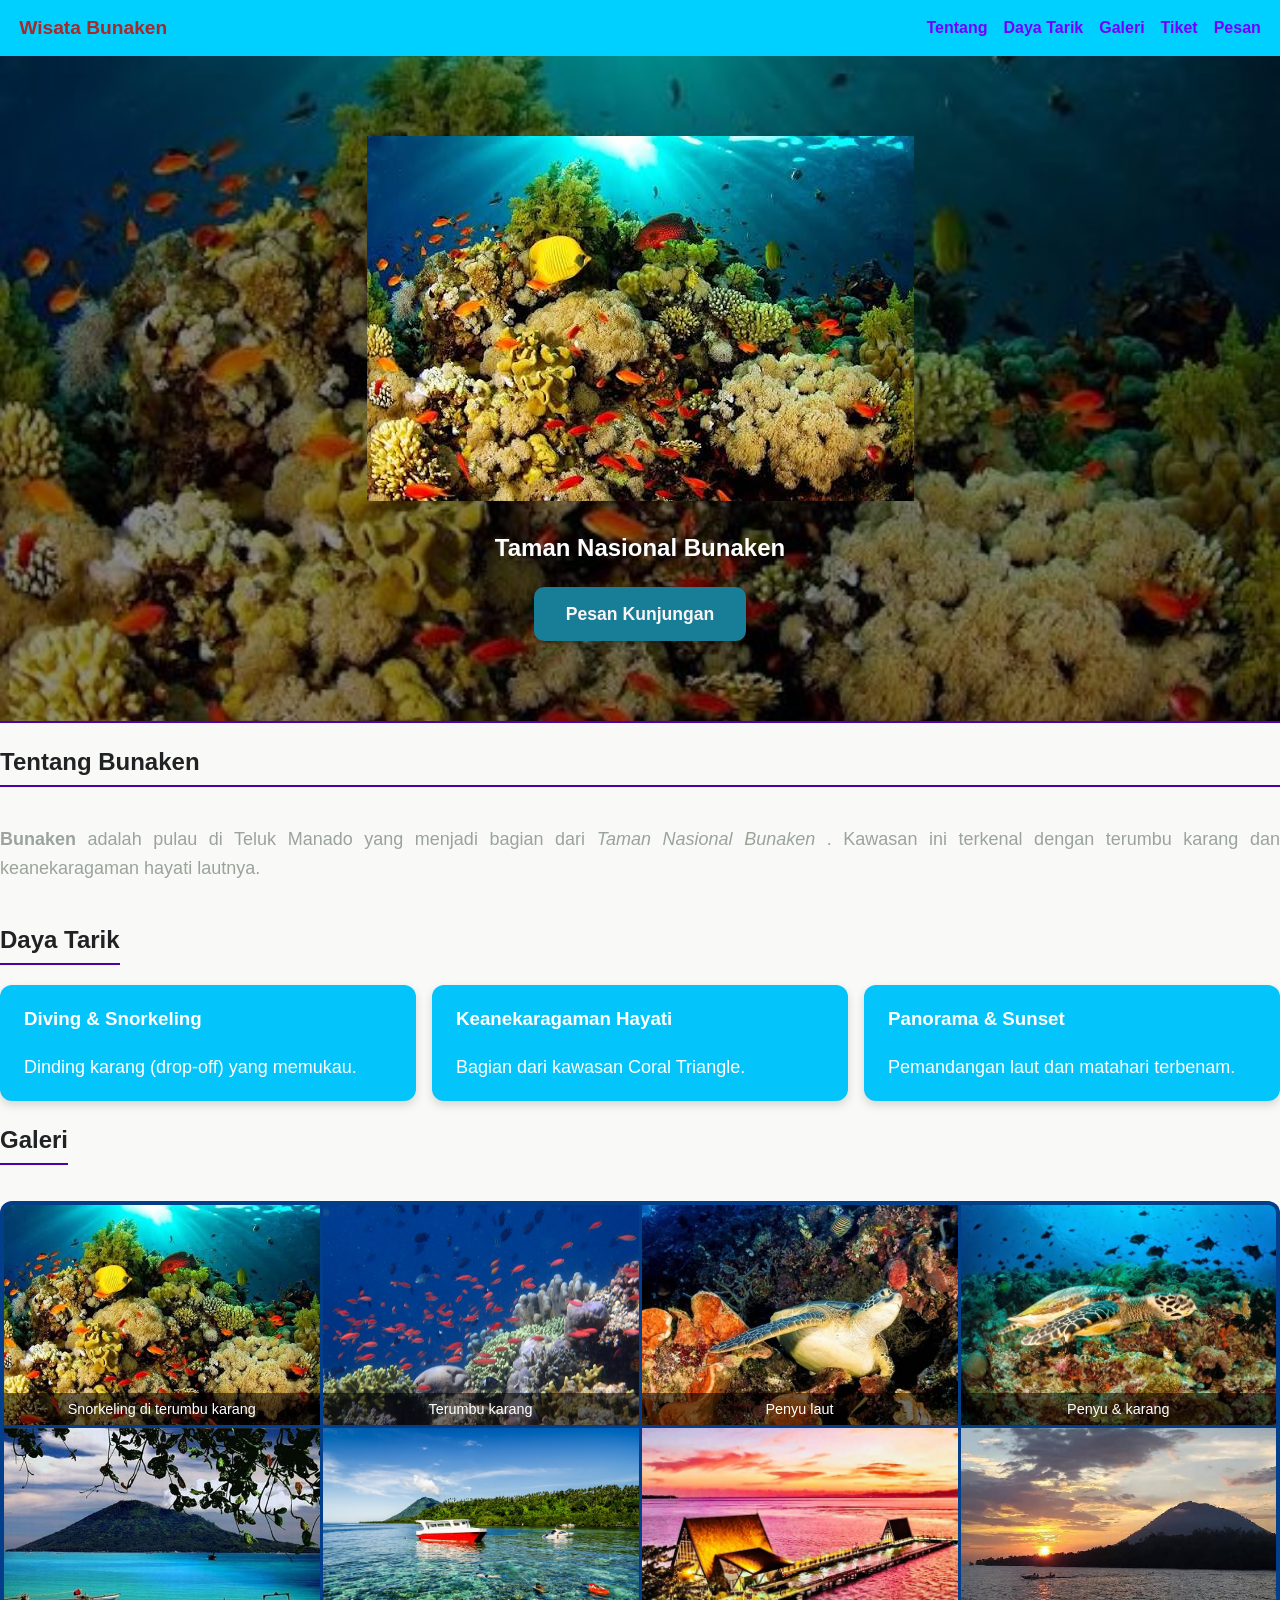
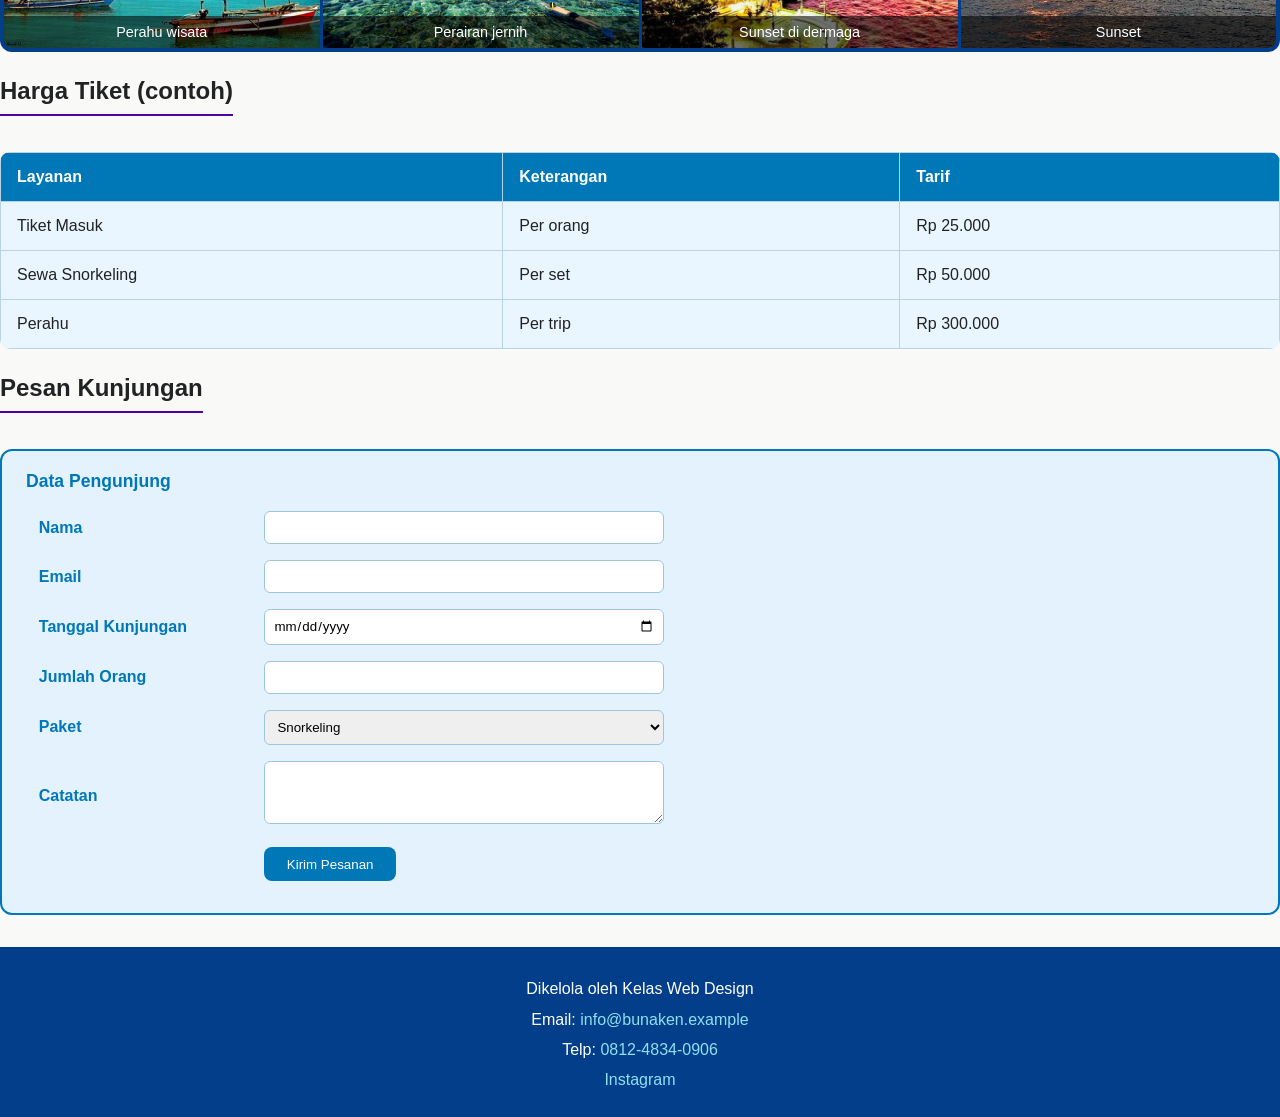
==== index.html @ 2dbe6707 "Rename Index.html to index.html" ====
<!doctype html>
<html lang="id">
  <head>
    <meta charset="UTF-8" />
    <meta name="viewport" content="width=device-width, initial-scale=1.0" />
    <meta name="description" content="Profil wisata Taman Nasional Bunaken." />
    <link rel="stylesheet" href="style1.css" />
    <title>Wisata Bunaken - Surga Bawah Laut Sulut</title>
  </head>
  <body>
    <!-- ===== HEADER & NAVIGASI ===== -->
    <header class="site-header">
      <div class="brand">Wisata Bunaken</div>
      <nav class="site-nav">
        <ul>
          <li><a href="Tentang.html">Tentang</a></li>
          <li><a href="DayaTarik.html">Daya Tarik</a></li>
          <li><a href="Galeri.html">Galeri</a></li>
          <li><a href="Tiket.html">Tiket</a></li>
          <li><a href="Pesan.html">Pesan</a></li>
        </ul>
      </nav>
    </header>

    <!-- ===== SAMPUL ===== -->
    <section class="sampul">
      <img src="img/bunaken.jpg" alt="Panorama bawah laut Bunaken" />
      <div class="hero-teks">
        <h1>Taman Nasional Bunaken</h1>
        <a class="btn" href="Pesan.html">Pesan Kunjungan</a>
      </div>
    </section>

    <main>
      <!-- ===== TENTANG ===== -->
      <section id="tentang">
        <h2>Tentang Bunaken</h2>
        <p><strong>Bunaken</strong> adalah pulau di Teluk Manado yang menjadi bagian dari <em>Taman Nasional Bunaken </em>. Kawasan ini terkenal dengan terumbu karang dan keanekaragaman hayati lautnya.</p>
      </section>

      <!-- ===== DAYA TARIK (KARTU) ===== -->
      <section id="daya-tarik">
        <h2>Daya Tarik</h2>
        <div class="grid">
          <article class="card biru">
            <h3>Diving &amp; Snorkeling</h3>
            <p>Dinding karang (drop-off) yang memukau.</p>
          </article>
          <article class="card hijau">
            <h3>Keanekaragaman Hayati</h3>
            <p>Bagian dari kawasan Coral Triangle.</p>
          </article>
          <article class="card oranye">
            <h3>Panorama &amp; Sunset</h3>
            <p>Pemandangan laut dan matahari terbenam.</p>
          </article>
        </div>
      </section>

      <!-- ===== GALERI ===== -->
    <section id="galeri">
      <h2>Galeri</h2>
      <table class="tabel-galeri">
        <tr>
          <td>
            <img src="img/bunaken.jpg" alt="Snorkeling di terumbu karang Bunaken" />
            <span class="label-foto">Snorkeling di terumbu karang</span>
          </td>
          <td>
            <img src="img/karang2.jpg" alt="Terumbu karang berwarna-warni" />
            <span class="label-foto">Terumbu karang</span>
          </td>
          <td>
            <img src="img/penyu1.jpg" alt="Penyu laut" />
            <span class="label-foto">Penyu laut</span>
          </td>
          <td>
            <img src="img/penyu2.jpg" alt="Penyu di antara karang" />
            <span class="label-foto">Penyu &amp; karang</span>
          </td>
        </tr>
        <tr>
          <td>
            <img src="img/perahu1.jpg" alt="Perahu wisata di tepi pantai" />
            <span class="label-foto">Perahu wisata</span>
          </td>
          <td>
            <img src="img/perahu2.jpg" alt="Perahu di perairan jernih" />
            <span class="label-foto">Perairan jernih</span>
          </td>
          <td>
            <img src="img/matahari1.jpg" alt="Matahari terbenam di dermaga" />
            <span class="label-foto">Sunset di dermaga</span>
          </td>
          <td>
            <img src="img/matahari2.jpg" alt="Matahari terbenam di laut" />
            <span class="label-foto">Sunset</span>
          </td>
        </tr>
      </table>
    </section>
    
      <!-- ===== TABEL HARGA TIKET ===== -->
      <section id="tiket">
        <h2>Harga Tiket (contoh)</h2>
        <table>
          <thead>
            <tr>
              <th>Layanan</th>
              <th>Keterangan</th>
              <th>Tarif</th>
            </tr>
          </thead>
          <tbody>
            <tr>
              <td>Tiket Masuk</td>
              <td>Per orang</td>
              <td>Rp 25.000</td>
            </tr>
            <tr>
              <td>Sewa Snorkeling</td>
              <td>Per set</td>
              <td>Rp 50.000</td>
            </tr>
            <tr>
              <td>Perahu</td>
              <td>Per trip</td>
              <td>Rp 300.000</td>
            </tr>
          </tbody>
        </table>
      </section>

      <!-- ===== FORMULIR PEMESANAN ===== -->
      <section id="pesan">
      <h2>Pesan Kunjungan</h2>
      <form action="#" method="post">
        <div class="form-tabel">
          <h3 class="form-judul">Data Pengunjung</h3>

          <table class="tabel-form">
            <tr>
              <td><label for="nama">Nama</label></td>
              <td><input type="text" id="nama" name="nama" required /></td>
            </tr>
            <tr>
              <td><label for="email">Email</label></td>
              <td><input type="email" id="email" name="email" required /></td>
            </tr>
            <tr>
              <td><label for="tgl">Tanggal Kunjungan</label></td>
              <td><input type="date" id="tgl" name="tgl" /></td>
            </tr>
            <tr>
              <td><label for="jml">Jumlah Orang</label></td>
              <td><input type="number" id="jml" name="jml" min="1" max="20" /></td>
            </tr>
            <tr>
              <td><label for="paket">Paket</label></td>
              <td>
                <select id="paket" name="paket">
                  <option>Snorkeling</option>
                  <option>Diving</option>
                  <option>Island Tour</option>
                </select>
              </td>
            </tr>
            <tr>
              <td><label for="catatan">Catatan</label></td>
              <td><textarea id="catatan" name="catatan" rows="3"></textarea></td>
            </tr>
            <tr>
              <td></td>
              <td><button type="submit">Kirim Pesanan</button></td>
            </tr>
          </table>
        </div>
      </form>
    </section>

    <!-- ===== FOOTER ===== -->
    <footer class="site-footer">
      <p>Dikelola oleh Kelas Web Design</p>
      <p>Email: <a href="mailto:info@bunaken.example">info@bunaken.example</a></p>
      <p>Telp: <a href="tel:+62431000000">0812-4834-0906</a></p>
      <a href="https://instagram.com" target="_blank" rel="noopener">Instagram</a>
    </footer>
  </body>
</html>
---- style1.css ----
body{ 
    background-color: rgba(226, 227, 217, 0.188);
    margin: 0;
    font-family: Arial, Helvetica, sans-serif;
    color: #212223;
    line-height: 1.6;
}
    .card{
    background: var(--warna, #ffffff); /* warna default */
    padding: 1.2rem 1.5rem;
    border-radius: 12px;
    box-shadow: 0 4px 10px rgba(0, 0, 0, 0.15);
    transition: transform 0.3s ease;
}

.card:hover{
    transform: translateY(-5px);
}

.card h3{
    margin-top: 0;
    color: #ffffff;
}

.card p{
    color: #ffffff; 
    margin-bottom: 0;
}
.biru   { --warna: #04c5fb; }
.hijau  { --warna: #04c5fb; }
.oranye { --warna: #04c5fb; }

:root{
    --tabel-latar: #eaf6ff;      
    --tabel-label: #0077b6;       
    --tabel-teks-label: #ffffff;  

    --form-latar: #e3f2fd;        
    --form-label: #0077b6;       

    --footer-latar: #023e8a;
    --footer-teks: #ffffff;
}

.site-header{
    display: flex;
    justify-content: space-between;
    align-items: center;
    background:#00d0ff;
    padding:0.8rem 1.2rem;
    position: sticky;
    top: 0;
    z-index: 1000;
}

.brand{
    color:brown;
    font-weight: 700;
    font-size: 1.2em;
}

.site-nav ul{
    display:flex;
    gap: 1rem;
    list-style: none;
    margin: 0;
    padding: 0;
}

.site-nav a{
    color: #7300ff;
    text-decoration: none;
    font-weight: 700;
}

.site-nav a:hover{
    color: #000000;
    text-decoration: underline;
}

.sampul {
    position: relative;
    text-align: center;
    color: white;
    padding: 5rem 1rem;
    background: linear-gradient(rgba(0, 0, 0, 0.45),rgba(0, 0, 0, 0.45)),url('img/bunaken.jpg') center/cover no-repeat;
}  
p{
    text-align: justify;
    color: rgb(154, 164, 154);
    font-size: 18px;
}
.penting {
    color: rgb(78, 144, 78);
}
.merah {
    color: rgb(139, 0, 0);
}
#judul{
    text-align: center;
    color: rgb(105, 105, 161);
    font-size: 30px;
}

.btn{
    display: inline-block;
    background-color: rgb(24, 125, 150);
    color: #f8f5f5;
    padding: 0.8rem 2rem;        /* atas-bawah 0.8rem, kiri-kanan 2rem */
    font-size: 1.1rem;
    font-weight: 700;
    text-decoration: none;
    border-radius: 10px;
    box-shadow: 0 4px 10px rgba(0, 0, 0, 0.3);
    transition: background-color 0.3s ease, transform 0.3s ease;
}

.btn:hover{
    background-color: #00d0ff;
    transform: translateY(-3px);
}

h2 {
    border-bottom: 2px solid #4c02a5;
    display: inline-block;
    padding-bottom: 4px;
}

#tentang{
    border-top: 2px solid #4c02a5;  
    display: flex;
    flex-direction: column;
}

.grid{
    display: grid;
    grid-template-columns: repeat(auto-fit, minmax(250px, 1fr));
    gap: 1rem;
}

.card h3{
    margin-top: 0;
}

.galeri img{
    width: 100%;
    height: 200px;
    object-fit: cover;
    border-radius: 10px;
}

.galeri figure{
    margin: 0;
}

.galeri figcaption{
    color: #161515;
    font-size: 0.9rem;
    margin-top: 0.5rem;
    /* padding: 0.5rem 0; */
}

table{
    width: 100%;
    border-collapse: collapse;
    margin-top: 1rem;
    background: var(--tabel-latar);
    border-radius: 10px;
    overflow: hidden;
}

th, td{
    border: 1px solid #b6d4e6;
    padding: 0.7rem 1rem;
    text-align: left;
}

thead th{
    background: var(--tabel-label);
    color: var(--tabel-teks-label);
}

tbody tr:hover{
    background: rgba(0, 119, 182, 0.12);
}

.form-tabel{
    background: var(--form-latar);
    border: 2px solid var(--form-label);  
    border-radius: 12px;
    padding: 1rem 1.5rem 1.5rem;
    margin-top: 1rem;
}

.form-judul{
    margin: 0 0 0.5rem;
    color: var(--form-label);
    font-size: 1.1rem;
}

.tabel-form{
    background: transparent;   
    border-radius: 0;
    margin-top: 0;
}

.tabel-form td{
    border: none;              
    padding: 0.5rem 0.8rem;
}

.tabel-form td:first-child{
    width: 200px;
}

.tabel-form label{
    font-weight: 700;
    color: var(--form-label);
}

.tabel-form input,
.tabel-form select,
.tabel-form textarea{
    width: 100%;
    max-width: 400px;
    padding: 0.5rem;
    border: 1px solid #9ec5dd;
    border-radius: 6px;
    box-sizing: border-box;
    font-family: inherit;
}

.tabel-form button{
    background: var(--form-label);
    color: #ffffff;
    border: none;
    padding: 0.6rem 1.4rem;
    border-radius: 8px;
    cursor: pointer;
}

.tabel-form button:hover{
    background: #023e8a;
}

.site-footer{
    background: var(--footer-latar);
    color: var(--footer-teks);
    text-align: center;
    padding: 1.5rem 1rem;
    margin-top: 2rem;
}

.site-footer p{
    color: var(--footer-teks);   
    text-align: center;
    margin: 0.3rem 0;
    font-size: 16px;
}

.site-footer a{
    color: #90e0ef;
    text-decoration: none;
}

.site-footer a:hover{
    text-decoration: underline;
}

.tabel-galeri{
    width: 100%;
    table-layout: fixed;             
    border-collapse: collapse;
    margin-top: 1rem;
    background: #023e8a;              
    border: 4px solid #023e8a;        
    border-radius: 12px;
    overflow: hidden;
}

.tabel-galeri td{
    position: relative;
    padding: 0;                       
    border: 3px solid #023e8a;        
    line-height: 0;    
}               

.tabel-galeri img{
    display: block;
    width: 100%;
    height: 220px;
    object-fit: cover;               
    transition: transform 0.4s ease;
}

.tabel-galeri td:hover img{
    transform: scale(1.05);
}

.tabel-galeri td{
    overflow: hidden;                 
}

.label-foto{
    position: absolute;
    left: 0;
    right: 0;
    bottom: 0;
    padding: 0.4rem 0.6rem;
    background: rgba(0, 0, 0, 0.55);
    color: #ffffff;
    font-size: 0.9rem;
    line-height: 1.3;
    text-align: center;
}
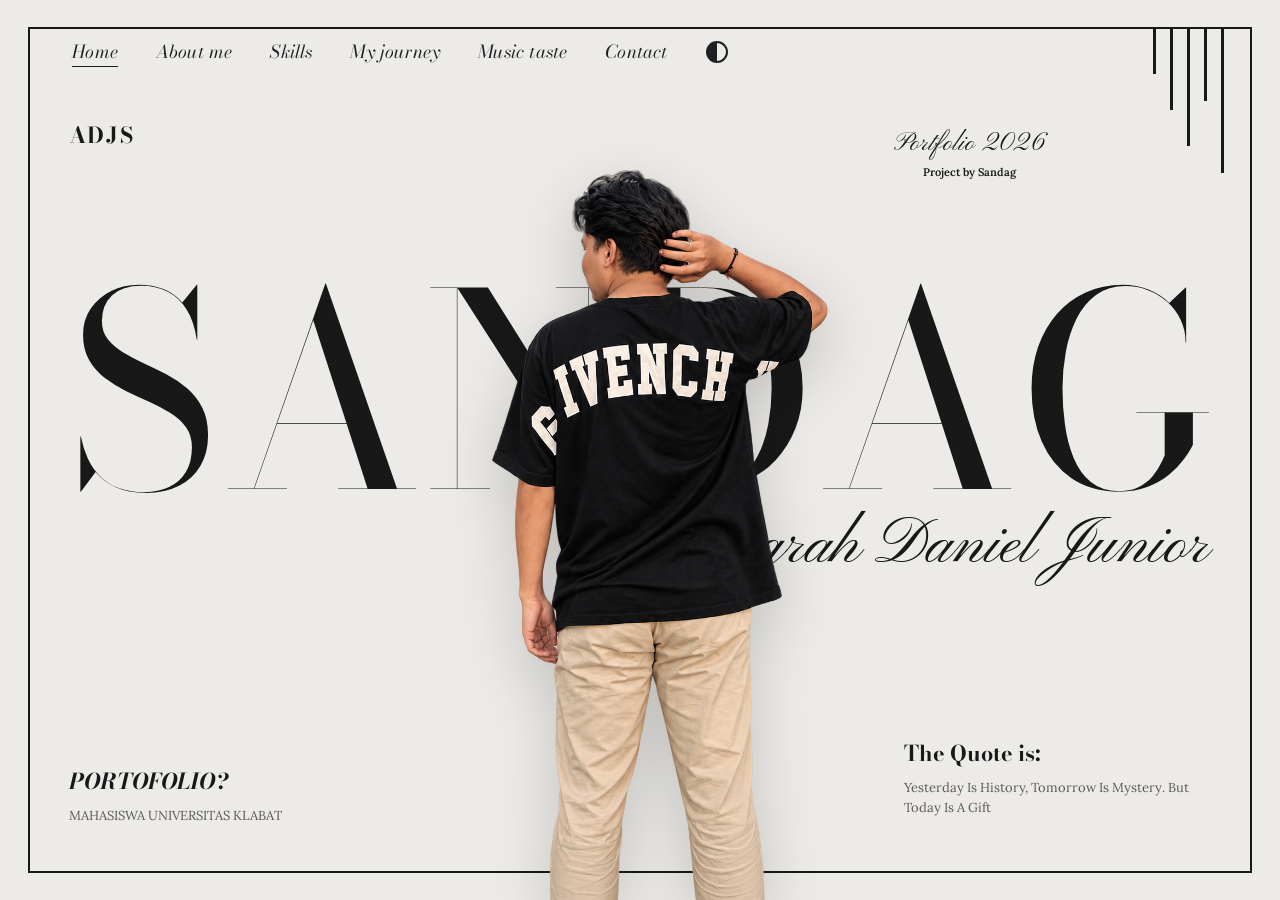
==== commit 0ca701ae: "Add files via upload" ====
--- a/index.html
+++ b/index.html
@@ -1,189 +1,269 @@
-<!doctype html>
-<html lang="id">
-  <head>
-    <meta charset="UTF-8" />
-    <meta name="viewport" content="width=device-width, initial-scale=1.0" />
-    <meta name="description" content="Profil wisata Taman Nasional Bunaken." />
-    <link rel="stylesheet" href="style1.css" />
-    <title>Wisata Bunaken - Surga Bawah Laut Sulut</title>
-  </head>
-  <body>
-    <!-- ===== HEADER & NAVIGASI ===== -->
-    <header class="site-header">
-      <div class="brand">Wisata Bunaken</div>
-      <nav class="site-nav">
-        <ul>
-          <li><a href="Tentang.html">Tentang</a></li>
-          <li><a href="DayaTarik.html">Daya Tarik</a></li>
-          <li><a href="Galeri.html">Galeri</a></li>
-          <li><a href="Tiket.html">Tiket</a></li>
-          <li><a href="Pesan.html">Pesan</a></li>
-        </ul>
-      </nav>
-    </header>
-
-    <!-- ===== SAMPUL ===== -->
-    <section class="sampul">
-      <img src="img/bunaken.jpg" alt="Panorama bawah laut Bunaken" />
-      <div class="hero-teks">
-        <h1>Taman Nasional Bunaken</h1>
-        <a class="btn" href="Pesan.html">Pesan Kunjungan</a>
-      </div>
-    </section>
-
-    <main>
-      <!-- ===== TENTANG ===== -->
-      <section id="tentang">
-        <h2>Tentang Bunaken</h2>
-        <p><strong>Bunaken</strong> adalah pulau di Teluk Manado yang menjadi bagian dari <em>Taman Nasional Bunaken </em>. Kawasan ini terkenal dengan terumbu karang dan keanekaragaman hayati lautnya.</p>
-      </section>
-
-      <!-- ===== DAYA TARIK (KARTU) ===== -->
-      <section id="daya-tarik">
-        <h2>Daya Tarik</h2>
-        <div class="grid">
-          <article class="card biru">
-            <h3>Diving &amp; Snorkeling</h3>
-            <p>Dinding karang (drop-off) yang memukau.</p>
-          </article>
-          <article class="card hijau">
-            <h3>Keanekaragaman Hayati</h3>
-            <p>Bagian dari kawasan Coral Triangle.</p>
-          </article>
-          <article class="card oranye">
-            <h3>Panorama &amp; Sunset</h3>
-            <p>Pemandangan laut dan matahari terbenam.</p>
-          </article>
-        </div>
-      </section>
-
-      <!-- ===== GALERI ===== -->
-    <section id="galeri">
-      <h2>Galeri</h2>
-      <table class="tabel-galeri">
-        <tr>
-          <td>
-            <img src="img/bunaken.jpg" alt="Snorkeling di terumbu karang Bunaken" />
-            <span class="label-foto">Snorkeling di terumbu karang</span>
-          </td>
-          <td>
-            <img src="img/karang2.jpg" alt="Terumbu karang berwarna-warni" />
-            <span class="label-foto">Terumbu karang</span>
-          </td>
-          <td>
-            <img src="img/penyu1.jpg" alt="Penyu laut" />
-            <span class="label-foto">Penyu laut</span>
-          </td>
-          <td>
-            <img src="img/penyu2.jpg" alt="Penyu di antara karang" />
-            <span class="label-foto">Penyu &amp; karang</span>
-          </td>
-        </tr>
-        <tr>
-          <td>
-            <img src="img/perahu1.jpg" alt="Perahu wisata di tepi pantai" />
-            <span class="label-foto">Perahu wisata</span>
-          </td>
-          <td>
-            <img src="img/perahu2.jpg" alt="Perahu di perairan jernih" />
-            <span class="label-foto">Perairan jernih</span>
-          </td>
-          <td>
-            <img src="img/matahari1.jpg" alt="Matahari terbenam di dermaga" />
-            <span class="label-foto">Sunset di dermaga</span>
-          </td>
-          <td>
-            <img src="img/matahari2.jpg" alt="Matahari terbenam di laut" />
-            <span class="label-foto">Sunset</span>
-          </td>
-        </tr>
-      </table>
-    </section>
-    
-      <!-- ===== TABEL HARGA TIKET ===== -->
-      <section id="tiket">
-        <h2>Harga Tiket (contoh)</h2>
-        <table>
-          <thead>
-            <tr>
-              <th>Layanan</th>
-              <th>Keterangan</th>
-              <th>Tarif</th>
-            </tr>
-          </thead>
-          <tbody>
-            <tr>
-              <td>Tiket Masuk</td>
-              <td>Per orang</td>
-              <td>Rp 25.000</td>
-            </tr>
-            <tr>
-              <td>Sewa Snorkeling</td>
-              <td>Per set</td>
-              <td>Rp 50.000</td>
-            </tr>
-            <tr>
-              <td>Perahu</td>
-              <td>Per trip</td>
-              <td>Rp 300.000</td>
-            </tr>
-          </tbody>
-        </table>
-      </section>
-
-      <!-- ===== FORMULIR PEMESANAN ===== -->
-      <section id="pesan">
-      <h2>Pesan Kunjungan</h2>
-      <form action="#" method="post">
-        <div class="form-tabel">
-          <h3 class="form-judul">Data Pengunjung</h3>
-
-          <table class="tabel-form">
-            <tr>
-              <td><label for="nama">Nama</label></td>
-              <td><input type="text" id="nama" name="nama" required /></td>
-            </tr>
-            <tr>
-              <td><label for="email">Email</label></td>
-              <td><input type="email" id="email" name="email" required /></td>
-            </tr>
-            <tr>
-              <td><label for="tgl">Tanggal Kunjungan</label></td>
-              <td><input type="date" id="tgl" name="tgl" /></td>
-            </tr>
-            <tr>
-              <td><label for="jml">Jumlah Orang</label></td>
-              <td><input type="number" id="jml" name="jml" min="1" max="20" /></td>
-            </tr>
-            <tr>
-              <td><label for="paket">Paket</label></td>
-              <td>
-                <select id="paket" name="paket">
-                  <option>Snorkeling</option>
-                  <option>Diving</option>
-                  <option>Island Tour</option>
-                </select>
-              </td>
-            </tr>
-            <tr>
-              <td><label for="catatan">Catatan</label></td>
-              <td><textarea id="catatan" name="catatan" rows="3"></textarea></td>
-            </tr>
-            <tr>
-              <td></td>
-              <td><button type="submit">Kirim Pesanan</button></td>
-            </tr>
-          </table>
-        </div>
-      </form>
-    </section>
-
-    <!-- ===== FOOTER ===== -->
-    <footer class="site-footer">
-      <p>Dikelola oleh Kelas Web Design</p>
-      <p>Email: <a href="mailto:info@bunaken.example">info@bunaken.example</a></p>
-      <p>Telp: <a href="tel:+62431000000">0812-4834-0906</a></p>
-      <a href="https://instagram.com" target="_blank" rel="noopener">Instagram</a>
-    </footer>
-  </body>
-</html>
+<!DOCTYPE html>
+<html lang="id">
+<head>
+<meta charset="UTF-8">
+<meta name="viewport" content="width=device-width, initial-scale=1">
+<meta name="theme-color" content="#ecebe8">
+<title>Sandag — Portfolio</title>
+<link rel="preconnect" href="https://fonts.googleapis.com">
+<link rel="preconnect" href="https://fonts.gstatic.com" crossorigin>
+<link href="https://fonts.googleapis.com/css2?family=Bodoni+Moda:ital,opsz,wght@0,6..96,400;0,6..96,600;1,6..96,400&family=Lora:ital,wght@0,400;0,600;1,400&family=Pinyon+Script&family=Shippori+Mincho:wght@400;500&display=swap" rel="stylesheet">
+<!-- [GANTI 1] Bootstrap CSS harus SEBELUM style.css -->
+<link rel="stylesheet" href="css/bootstrap.min.css">
+<link rel="stylesheet" href="style.css">
+<script>try{if(localStorage.getItem("theme")==="dark"){document.documentElement.setAttribute("data-theme","dark");document.querySelector('meta[name=theme-color]').setAttribute("content","#151515")}}catch(e){}</script>
+</head>
+<body class="is-loading">
+
+<!-- LOADING -->
+<div class="loader" id="loader">
+  <div class="loader__center">
+    <div class="loader__jp">LOADING</div>
+    <div class="loader__bar"><i id="bar"></i></div>
+    <div class="loader__meta"><span></span><span id="pct">000</span></div>
+  </div>
+</div>
+<div class="curtain" id="curtain"></div>
+
+<!-- NAVBAR (struktur navbar Bootstrap, tampilan teks transparan) -->
+<nav class="topnav navbar navbar-expand" aria-label="Navigasi utama">
+  <ul class="navbar-nav">
+    <li class="nav-item"><a class="nav-link" href="#home" data-page="home" aria-current="page">Home</a></li>
+    <li class="nav-item"><a class="nav-link" href="#about" data-page="about">About me</a></li>
+    <li class="nav-item"><a class="nav-link" href="#skills" data-page="skills">Skills</a></li>
+    <li class="nav-item"><a class="nav-link" href="#journey" data-page="journey">My journey</a></li>
+    <li class="nav-item"><a class="nav-link" href="#music" data-page="music">Music taste</a></li>
+    <li class="nav-item"><a class="nav-link" href="#contact" data-page="contact">Contact</a></li>
+    <li class="nav-item"><button type="button" class="theme-toggle" id="themeToggle" aria-label="Ganti ke tema gelap" aria-pressed="false" title="Ganti tema"></button></li>
+  </ul>
+</nav>
+
+<!-- BERANDA -->
+<header class="hero page active" id="beranda" data-page="home">
+  <div class="hero__frame">
+    <div class="hero__brand"><b>ADJS</b><p><br></p></div>
+    <div class="hero__date"><em>Portfolio 2026</em><small>Project by Sandag</small></div>
+    <div class="hero__lines"><i></i><i></i><i></i><i></i><i></i></div>
+    <h1 class="hero__name" aria-label="Sandag"><span>S</span><span>A</span><span>N</span><span>D</span><span>A</span><span>G</span></h1>
+    <div class="hero__script">Anugrah Daniel Junior</div>
+    <div class="hero__news"><h4>PORTOFOLIO?</h4><p>MAHASISWA UNIVERSITAS KLABAT</p></div>
+    <div class="hero__quote"><h4>The Quote is:</h4><p>Yesterday Is History, Tomorrow Is Mystery. But Today Is A Gift</p><small></small></div>
+  </div>
+  <img class="hero__photo" src="img/sandag.png" alt="Sandag">
+</header>
+
+
+<!-- ABOUT -->
+<section class="about page" id="page-about" data-page="about">
+  <div class="tag"><i></i> 01 — About me</div>
+  <div class="about__grid">
+    <div class="about__text" id="aboutText">
+      <h2 class="l">Halo, aku <em>Sandag!</em></h2>
+      <!-- GANTI PARAGRAF DI BAWAH DENGAN TEKSMU SENDIRI -->
+      <p class="l">Perkenalkan nama saya Anugrah Sandag, mahasiswa dari universitas klabat, berfakultas ilmu komputer dan berjurusan sistem informasi.</p>
+      <p class="l">Website ini menggunakan 2 Bahasa pemograman utam yaitu CSS, dan JavaScript, dengan HTML sebagai kerangka dalam website. Saya juga menambahkan beberapa tools dalam website saya sebagai pendukung yaitu bootstrap dan VS Code. Ada juga AI yang saya gunakna yaitu ClaudeAI dengan website yang saya deploy dalam GitHub.</p>
+      <p class="l">Website ini bertujuan untuk memperkenalkan portofolio diri saya sendiri mulai dari skill yang saya pelajari, perjalanan saya, dan pengalaman saya.</p>
+    </div>
+    <figure class="about__photo" id="aboutPhoto"><img loading="lazy" decoding="async" src="img/portrait.jpg" alt="Foto Sandag"></figure>
+  </div>
+</section>
+
+<!-- SKILLS -->
+<section class="skills page" id="page-skills" data-page="skills">
+  <div class="tag"><i></i> 02 — My skills</div>
+  <!-- GANTI SEMUA TEKS DI HALAMAN INI DENGAN TEKSMU SENDIRI -->
+  <h2 class="skills__title">Skill yang <em>kupelajari</em></h2>
+  <p class="skills__lead">Ini adalah bahasa dan teknologi yang aku pelajari selama kuliah, dan aku gunakan untuk membangun website portofolio ini.</p>
+
+  <ul class="skills__grid row row-cols-1 row-cols-sm-2 row-cols-lg-3 row-cols-xl-5 g-3 g-lg-4" id="skillsGrid">
+    <li class="col" style="--d:0">
+      <a class="sk h-100" href="#skillModal" role="button" data-bs-toggle="modal" data-bs-target="#skillModal"
+         data-name="HTML" data-img="img/html.png" data-tags="Struktur,Konten,Navigasi"
+         data-detail="HTML adalah kerangka dari setiap website. Di portofolio ini, HTML dipakai untuk menyusun halaman, judul, teks, gambar, dan menu navigasi.">
+        <div class="sk__img"><img loading="lazy" decoding="async" src="img/html.png" alt="Logo HTML"></div>
+        <span class="sk__no">01</span>
+        <h3 class="sk__name">HTML</h3>
+        <p class="sk__desc">Membangun kerangka dan isi halaman, seperti judul, teks, gambar, dan menu.</p>
+        <span class="sk__more">Lihat detail <b aria-hidden="true">+</b></span>
+      </a>
+    </li>
+    <li class="col" style="--d:1">
+      <a class="sk h-100" href="#skillModal" role="button" data-bs-toggle="modal" data-bs-target="#skillModal"
+         data-name="CSS" data-img="img/css.png" data-tags="Tata letak,Warna,Animasi"
+         data-detail="CSS mengatur tampilan: warna, huruf, tata letak, dan animasi. Seluruh desain portofolio ini ditulis dengan CSS.">
+        <div class="sk__img"><img loading="lazy" decoding="async" src="img/css.png" alt="Logo CSS"></div>
+        <span class="sk__no">02</span>
+        <h3 class="sk__name">CSS</h3>
+        <p class="sk__desc">Mengatur tampilan, warna, dan animasi supaya website terlihat rapi dan nyaman dilihat.</p>
+        <span class="sk__more">Lihat detail <b aria-hidden="true">+</b></span>
+      </a>
+    </li>
+    <li class="col" style="--d:2">
+      <a class="sk h-100" href="#skillModal" role="button" data-bs-toggle="modal" data-bs-target="#skillModal"
+         data-name="JavaScript" data-img="img/js.png" data-tags="Interaksi,Animasi,Logika"
+         data-detail="JavaScript membuat halaman bergerak dan merespons pengguna, seperti animasi loading, efek scroll, dan perpindahan antar halaman.">
+        <div class="sk__img"><img loading="lazy" decoding="async" src="img/js.png" alt="Logo JavaScript"></div>
+        <span class="sk__no">03</span>
+        <h3 class="sk__name">JavaScript</h3>
+        <p class="sk__desc">Membuat halaman jadi interaktif, mulai dari efek gerak sampai perpindahan antar halaman.</p>
+        <span class="sk__more">Lihat detail <b aria-hidden="true">+</b></span>
+      </a>
+    </li>
+    <li class="col" style="--d:3">
+      <a class="sk h-100" href="#skillModal" role="button" data-bs-toggle="modal" data-bs-target="#skillModal"
+         data-name="Python" data-img="img/python.png" data-tags="Backend,Server,Logika"
+         data-detail="Python dipakai untuk membuat program dan server sederhana di sisi belakang website, misalnya menerima dan memproses data.">
+        <div class="sk__img"><img loading="lazy" decoding="async" src="img/python.png" alt="Logo Python"></div>
+        <span class="sk__no">04</span>
+        <h3 class="sk__name">Python</h3>
+        <p class="sk__desc">Dipakai untuk membuat program dan server sederhana di sisi belakang website.</p>
+        <span class="sk__more">Lihat detail <b aria-hidden="true">+</b></span>
+      </a>
+    </li>
+    <li class="col" style="--d:4">
+      <a class="sk h-100" href="#skillModal" role="button" data-bs-toggle="modal" data-bs-target="#skillModal"
+         data-name="MySQL" data-img="img/sql.png" data-tags="Database,Query,Data"
+         data-detail="MySQL adalah database untuk menyimpan data secara terstruktur agar mudah dicari, diubah, dan diolah.">
+        <div class="sk__img"><img loading="lazy" decoding="async" src="img/sql.png" alt="Logo MySQL"></div>
+        <span class="sk__no">05</span>
+        <h3 class="sk__name">MySQL</h3>
+        <p class="sk__desc">Menyimpan dan mengelola data dalam database supaya mudah dicari dan diolah.</p>
+        <span class="sk__more">Lihat detail <b aria-hidden="true">+</b></span>
+      </a>
+    </li>
+  </ul>
+</section>
+
+<!-- MY JOURNEY -->
+<section class="journey page" id="page-journey" data-page="journey">
+  <div class="tag"><i></i> 03 — My journey</div>
+  <!-- GANTI SEMUA TEKS DI HALAMAN INI DENGAN TEKSMU SENDIRI -->
+  <h2 class="journey__title">My History<em>Schools</em></h2>
+  <div class="journey__text">
+    <p class="journey__lead">Perjalanan belajarku dimulai dari Tikala Adventist School di bangku sekolah dasar. Dari sana aku melanjutkan ke SMP Negeri 6 Manado, lalu ke SMA Negeri 2 Manado.</p>
+    <p class="journey__lead">Setelah lulus SMA, aku melanjutkan kuliah di Universitas Klabat, di Fakultas Ilmu Komputer jurusan Sistem Informasi.</p>
+  </div>
+
+  <div class="jr" id="jr">
+    <div class="jr__stage">
+      <div class="jr__plate" id="jrPlate">
+        <img loading="lazy" decoding="async" class="jr__logo is-on" src="img/sd.png" alt="Logo Tikala Adventist School">
+        <img loading="lazy" decoding="async" class="jr__logo" src="img/smp.png" alt="Papan nama SMP Negeri 6 Manado">
+        <img loading="lazy" decoding="async" class="jr__logo" src="img/sma.png" alt="Logo SMA Negeri 2 Manado">
+        <img loading="lazy" decoding="async" class="jr__logo" src="img/unklab.png" alt="Logo Universitas Klabat">
+      </div>
+      <div class="jr__info">
+        <div class="jr__txt" id="jrTxt">
+          <span class="jr__lvl" id="jrLvl">01 — SD</span>
+          <h3 class="jr__name" id="jrName">Tikala Adventist School</h3>
+        </div>
+        <div class="jr__num" id="jrNum" aria-hidden="true">01</div>
+      </div>
+      <div class="jr__ctrl">
+        <span class="jr__count"><b id="jrCur">01</b> / 04</span>
+        <div class="jr__btns">
+          <button type="button" class="jr__btn" id="jrPrev" aria-label="Tahap sebelumnya">&larr;</button>
+          <button type="button" class="jr__btn" id="jrNext" aria-label="Tahap berikutnya">&rarr;</button>
+        </div>
+      </div>
+    </div>
+
+    <div class="jr__side">
+    <ol class="jr__rail" id="jrRail" role="tablist" aria-label="Tahap pendidikan">
+      <li class="jr__item" style="--d:0">
+        <button type="button" class="jr__node is-on" role="tab" aria-selected="true"
+          data-lvl="01 — SD" data-name="Tikala Adventist School" data-about="Tikala Adventist School adalah sekolah dasar tempat aku memulai perjalanan belajarku. Di sini aku mengenal banyak teman dan guru yang baik, aku juga dibekali ilmu pengentahuan yang guru guru sekolah tersebut berikan kepadaku.">
+          <span class="jr__dot"></span>
+          <span class="jr__ntxt"><span class="jr__nlvl">Sekolah Dasar</span><span class="jr__nname">Tikala Adventist School</span></span>
+          <img loading="lazy" decoding="async" class="jr__thumb" src="img/sd.png" alt="">
+        </button>
+      </li>
+      <li class="jr__item" style="--d:1">
+        <button type="button" class="jr__node" role="tab" aria-selected="false"
+          data-lvl="02 — SMP" data-name="SMP Negeri 6 Manado" data-about="Setelah aku lulus dari SD aku melanjutkan jenjang pendidikan ke SMP Negeri 6 Manado. Di sini aku belajar banyak hal baru, mulai dari pelajaran akademik hingga kegiatan ekstrakurikuler, dan tak lupa aku membuat banyak teman baru yang sampai sekarang masih berteman dengan diriku.">
+          <span class="jr__dot"></span>
+          <span class="jr__ntxt"><span class="jr__nlvl">Sekolah Menengah Pertama</span><span class="jr__nname">SMP Negeri 6 Manado</span></span>
+          <img loading="lazy" decoding="async" class="jr__thumb" src="img/smp.png" alt="">
+        </button>
+      </li>
+      <li class="jr__item" style="--d:2">
+        <button type="button" class="jr__node" role="tab" aria-selected="false"
+          data-lvl="03 — SMA" data-name="SMA Negeri 2 Manado" data-about="Setelah aku lulus di jenjang SMP aku melanjutkan jenjang pendidikan ku di SMA Negeri 2 Manado. Di sini awal mula aku mengenal teknologi lebih lanjut yaitu lewat pelajaran informatika yang membuat ku tertarik untuk mempelajari bidang tersebut, dan aku juga mendapatkan banyak sekali teman baru yang tentu saja masih berteman dengan diriku sampai sekarang.">
+          <span class="jr__dot"></span>
+          <span class="jr__ntxt"><span class="jr__nlvl">Sekolah Menengah Atas</span><span class="jr__nname">SMA Negeri 2 Manado</span></span>
+          <img loading="lazy" decoding="async" class="jr__thumb" src="img/sma.png" alt="">
+        </button>
+      </li>
+      <li class="jr__item" style="--d:3">
+        <button type="button" class="jr__node" role="tab" aria-selected="false"
+          data-lvl="04 — Kuliah" data-name="Universitas Klabat" data-about="Setelah aku lulus dari SMA aku pun melanjutkan jenjang pendidikan yang lebih serius yaitu berkuliah di Universitas Klabat. Dengan melewatkan banyak sekali proses pemikiran yang cukup banyak akhirnya saya memutuskan untuk masuk ke fakultas ilmu komputer dengan jurusan yang bukan informatika namun sisten informasi. Di sini aku belajar banyak hal baru yang lebih kompleks dan lebih sulit dari sebelumnya, dan aku juga mendapatkan banyak teman baru juga dari berbagai fakultas.">
+          <span class="jr__dot"></span>
+          <span class="jr__ntxt"><span class="jr__nlvl">Kuliah</span><span class="jr__nname">Universitas Klabat</span></span>
+          <img loading="lazy" decoding="async" class="jr__thumb" src="img/unklab.png" alt="">
+        </button>
+      </li>
+    </ol>
+    <div class="jr__about" id="jrAbout">
+      <span class="jr__alabel">Tentang sekolahku</span>
+      <p class="jr__atxt" id="jrAboutTxt"></p>
+    </div>
+  </div>
+  </div>
+</section>
+
+<!-- MUSIC -->
+<section class="music page" id="page-music" data-page="music">
+  <div class="tag tag--light"><i></i> 04 — Music taste</div>
+  <h2 class="music__title">Lagu yang <em>menemaniku</em></h2>
+  <div class="strip" id="strip"><div class="strip__track" id="stripTrack"></div></div>
+</section>
+
+<!-- CONTACT -->
+<section class="contact page" id="page-contact" data-page="contact">
+  <div class="tag"><i></i> 05 — Contact me</div>
+  <h2 class="contact__title">Hubungi <em>aku!</em></h2>
+  <div class="contact__grid" id="contactGrid">
+    <!-- ISI NOMOR / LINK DI SINI -->
+    <a class="ct" href="https://wa.me/6282194065004" target="_blank" rel="noopener">
+      <img loading="lazy" decoding="async" src="img/whatsapp.png" alt="WhatsApp"><span>0821-9406-5004</span>
+    </a>
+    <a class="ct" href="https://www.instagram.com/adnielrs?stkn=MTA4c29vZDB6dnVoOQ==" target="_blank" rel="noopener">
+      <img loading="lazy" decoding="async" src="img/instagram.png" alt="Instagram"><span>@adnielrs</span>
+    </a>
+    <a class="ct" href="https://github.com/VISUALENTERTAINMENT-SOS" target="_blank" rel="noopener">
+      <img loading="lazy" decoding="async" src="img/github.png" alt="GitHub"><span>github.com/VISUALENTERTAINMENT-SOS</span>
+    </a>
+  </div>
+  <footer><span>© 2026 Anugrah Daniel Junior Sandag</span><a href="#" data-top>Kembali ke atas ↑</a></footer>
+</section>
+
+<!-- Lightbox musik -->
+<div class="lightbox" id="lightbox"><div class="lightbox__cap" id="lbCap"></div></div>
+
+<!-- Detail skill: komponen Modal Bootstrap (isinya diisi otomatis oleh script.js) -->
+<div class="modal fade" id="skillModal" tabindex="-1" aria-labelledby="skillModalTitle" aria-hidden="true">
+  <div class="modal-dialog modal-dialog-centered modal-lg">
+    <div class="modal-content">
+      <div class="modal-header">
+        <span class="sm__no" id="skillModalNo"></span>
+        <button type="button" class="btn-close" data-bs-dismiss="modal" aria-label="Tutup"></button>
+      </div>
+      <div class="modal-body">
+        <div class="row align-items-center g-4">
+          <div class="col-md-4 text-center"><img loading="lazy" decoding="async" class="img-fluid sm__img" id="skillModalImg" alt=""></div>
+          <div class="col-md-8">
+            <h3 class="sm__title" id="skillModalTitle"></h3>
+            <p class="sm__text" id="skillModalText"></p>
+            <div class="d-flex flex-wrap sm__tags" id="skillModalTags"></div>
+          </div>
+        </div>
+      </div>
+    </div>
+  </div>
+</div>
+
+<!-- [GANTI 3] Bootstrap JS harus SEBELUM script.js -->
+<script src="js/bootstrap.bundle.min.js"></script>
+<script src="script.js"></script>
+</body>
+</html>
--- a/style.css
+++ b/style.css
@@ -0,0 +1,397 @@
+:root{--bg:#ecebe8;--ink:#181818;--mute:#5b5a57;--dark:#151515;
+--serif:'Bodoni Moda','Didot','Times New Roman',serif;--body:'Lora',Georgia,serif;--script:'Pinyon Script','Snell Roundhand',cursive;--jp:'Shippori Mincho','Yu Mincho',serif;
+--ease:cubic-bezier(.7,0,.2,1);
+--text:#3a3936;--line:rgba(24,24,24,.18);--faint:#8b8a86;--hover:rgba(255,255,255,.4);--panel:#151515;--plate:#ecebe8;
+--pulse0:rgba(24,24,24,.35);--pulse1:rgba(24,24,24,0)}
+/* tema gelap: cukup ganti variabel warna */
+:root[data-theme="dark"]{color-scheme:dark;--bg:#151515;--ink:#ecebe8;--mute:#a09e99;--text:#cfcdc8;--line:rgba(236,235,232,.22);--faint:#77756f;--hover:rgba(255,255,255,.07);--panel:#222222;
+--pulse0:rgba(236,235,232,.4);--pulse1:rgba(236,235,232,0)}
+/* transisi halus hanya saat tema diganti */
+html.theme-anim *,html.theme-anim *::before,html.theme-anim *::after{transition:background-color .5s ease,color .5s ease,border-color .5s ease,fill .5s ease !important}
+*{margin:0;padding:0;box-sizing:border-box}
+html{scroll-behavior:smooth}
+body{background:var(--bg);color:var(--ink);font-family:var(--body);overflow-x:hidden}
+body.is-loading{overflow:hidden}
+a{color:inherit;text-decoration:none}
+em{font-family:var(--script);font-style:normal;font-weight:400}
+
+/* loader */
+.loader{position:fixed;inset:0;background:#1b1b1b;color:#eee;z-index:100;display:grid;place-items:center;transition:opacity .4s 1.6s}
+.loader__jp{font-family:var(--jp);font-size:clamp(28px,4vw,52px);letter-spacing:.5em;padding-left:.5em;text-align:center;animation:pulse 2s infinite}
+.loader__bar{height:1px;background:#444;margin:26px 0 12px;overflow:hidden}
+.loader__bar i{display:block;height:100%;width:0;background:#eee;will-change:width}
+.loader__meta{display:flex;justify-content:space-between;font-size:10px;letter-spacing:.22em;color:#999;gap:40px}
+.loader.done{opacity:0;pointer-events:none}
+@keyframes pulse{50%{opacity:.55}}
+.curtain{position:fixed;inset:0;z-index:101;display:flex;pointer-events:none}
+.curtain i{flex:1;background:var(--bg);transform:scaleY(0);transform-origin:bottom}
+.curtain.go i{animation:step 1s cubic-bezier(.65,0,.25,1) forwards, out 1.2s cubic-bezier(.65,0,.25,1) forwards}
+.curtain.go i{animation-delay:calc(var(--i)*.07s),calc(2s + var(--i)*.06s)}
+@keyframes step{to{transform:scaleY(1)}}
+@keyframes out{to{transform:scaleY(1) translateY(-101%)}}
+
+/* nav */
+.nav{position:fixed;top:0;left:0;right:0;z-index:50;display:flex;justify-content:space-between;align-items:center;padding:26px 5vw;mix-blend-mode:difference;color:#fff}
+.nav__logo{font-family:var(--serif);font-size:20px;font-style:italic}
+.nav div a{margin-left:28px;font-size:11px;letter-spacing:.2em;text-transform:uppercase}
+.nav div a:hover{text-decoration:underline;text-underline-offset:6px}
+
+/* hero */
+.hero{position:relative;min-height:100vh;min-height:100svh;padding:3vh 2.2vw}
+.hero__frame{position:relative;height:calc(100vh - 6vh);height:calc(100svh - 6vh);min-height:640px;border:2px solid var(--ink)}
+.hero__brand{position:absolute;left:3vw;top:10vh;font-size:12px;line-height:1.5;max-width:220px;z-index:3}
+.hero__brand b{font-family:var(--serif);font-size:22px;letter-spacing:.08em;display:block;margin-bottom:6px}
+.hero__date{position:absolute;right:16vw;top:11vh;text-align:center;z-index:3}
+.hero__date em{font-size:26px;display:block}.hero__date small{font-size:11px;font-weight:600}
+.hero__lines{position:absolute;right:2vw;top:0;display:flex;gap:1.1vw;z-index:1}
+.hero__lines i{width:3px;background:var(--ink);height:calc(var(--h,50px))}
+.hero__lines i:nth-child(1){--h:5vh}.hero__lines i:nth-child(2){--h:9vh}.hero__lines i:nth-child(3){--h:13vh}.hero__lines i:nth-child(4){--h:8vh}.hero__lines i:nth-child(5){--h:16vh}
+.hero__jp{position:absolute;left:3vw;top:24vh;font-family:var(--jp);font-size:clamp(20px,2.6vw,40px);letter-spacing:.6em;z-index:1}
+.hero__name{position:absolute;left:0;right:0;top:27vh;display:flex;justify-content:space-between;padding:0 3vw;font-family:var(--serif);font-weight:400;font-size:clamp(90px,21vw,400px);line-height:.9;z-index:1;overflow:hidden}
+.hero__name span{display:block;transform:translateY(105%)}
+.ready .hero__name span{animation:up 1.6s cubic-bezier(.16,1,.3,1) forwards;animation-delay:calc(2.5s + var(--n)*.09s)}
+@keyframes up{to{transform:none}}
+.hero__script{position:absolute;right:3.2vw;top:calc(27vh + 19vw);font-family:var(--script);font-size:clamp(34px,5vw,80px);z-index:1;line-height:1;opacity:0}
+.ready .hero__script{animation:fade 1.4s 3.3s forwards}
+.hero__news{position:absolute;left:3vw;bottom:5vh;max-width:min(24vw,340px);z-index:3}
+.hero__quote{position:absolute;right:3vw;bottom:5vh;max-width:min(24vw,320px);z-index:3}
+.hero h4{font-family:var(--serif);font-size:clamp(17px,1.7vw,26px);font-style:italic;margin-bottom:8px}
+.hero__quote h4{font-style:normal}
+.hero p{font-size:13px;line-height:1.55;color:var(--mute)}
+.hero__quote small{display:block;margin-top:8px;font-size:12px;text-align:right}
+.hero__scroll{position:absolute;right:1vw;bottom:14vh;font-size:9px;letter-spacing:.3em;writing-mode:vertical-rl;color:#888}
+.hero__photo{position:absolute;left:50%;bottom:0;height:min(88vh,1000px);max-width:none;transform:translateX(-50%) translateY(6%);z-index:2;opacity:0;filter:drop-shadow(0 20px 30px rgba(0,0,0,.18))}
+.ready .hero__photo{animation:photo 1.8s cubic-bezier(.16,1,.3,1) 2.4s forwards}
+@keyframes photo{to{opacity:1;transform:translateX(-50%)}}
+@keyframes fade{to{opacity:1}}
+.hero__brand,.hero__news,.hero__quote,.hero__date,.hero__jp{opacity:0}
+.ready .hero__brand,.ready .hero__news,.ready .hero__quote,.ready .hero__date,.ready .hero__jp{animation:fade 1.4s 3s forwards}
+
+/* sections */
+section{padding:16vh 6vw 10vh;position:relative}
+.tag{display:flex;align-items:center;gap:14px;font-size:11px;letter-spacing:.3em;text-transform:uppercase;color:var(--mute);margin-bottom:5vh}
+.tag i{width:60px;height:1px;background:currentColor}
+.tag--light{color:var(--mute)}
+
+/* about */
+.about__grid{display:grid;grid-template-columns:1.1fr .9fr;gap:6vw;align-items:center}
+.about__text h2{font-family:var(--serif);font-weight:400;font-size:clamp(44px,6.5vw,100px);line-height:1;margin-bottom:4vh}
+.about__text h2 em{font-size:1.1em}
+.about__text p{font-size:clamp(15px,1.25vw,18px);line-height:1.8;color:var(--text);max-width:560px;margin-bottom:18px}
+.l{opacity:0;transform:translateX(-70px);transition:opacity .9s var(--ease),transform .9s var(--ease);transition-delay:calc(var(--d,0)*.25s)}
+.about__text.in .l{opacity:1;transform:none}
+.about__photo{justify-self:center;width:min(30vw,460px);aspect-ratio:1;border-radius:50%;overflow:hidden;background:#000;opacity:0;transform:translateX(160px);transition:opacity 1.1s var(--ease),transform 1.3s var(--ease)}
+.about__photo.in{opacity:1;transform:none}
+.about__photo img{width:100%;height:100%;object-fit:cover;object-position:35% 50%}
+
+/* music */
+.music{background:var(--bg);color:var(--ink);padding-left:0;padding-right:0;overflow:hidden}
+.music .tag,.music__title,.music__hint{padding:0 6vw}
+.music__title{font-family:var(--serif);font-weight:400;font-size:clamp(38px,5vw,76px);margin-bottom:6vh}
+.music__title em{font-size:1.15em}
+.strip{overflow:hidden;cursor:grab;padding:30px 0;touch-action:pan-y;user-select:none}
+.strip:active{cursor:grabbing}
+.strip__track{display:flex;gap:24px;width:max-content;will-change:transform}
+.card{width:clamp(210px,19vw,290px);flex:none;transition:filter .45s,opacity .45s,transform .45s var(--ease)}
+.card__img{aspect-ratio:3/2;overflow:hidden;border-radius:6px;box-shadow:0 14px 30px rgba(0,0,0,.22)}
+.card img{width:100%;height:100%;object-fit:cover;display:block;pointer-events:none;-webkit-user-drag:none}
+.card b{display:block;margin-top:12px;font-family:var(--serif);font-weight:400;font-size:15px;white-space:nowrap;overflow:hidden;text-overflow:ellipsis}
+.card small{font-size:11px;color:var(--mute);letter-spacing:.08em}
+.strip.focus .card:not(.on){filter:blur(6px);opacity:.45;transform:scale(.95)}
+.strip.focus .card.on{transform:scale(1.07)}
+.music__hint{margin-top:3vh;font-size:11px;letter-spacing:.14em;color:var(--mute)}
+.lightbox{position:fixed;inset:0;z-index:90;background:rgba(10,10,10,.5);backdrop-filter:blur(18px);-webkit-backdrop-filter:blur(18px);opacity:0;pointer-events:none;transition:opacity .45s;cursor:zoom-out}
+.lightbox.open{opacity:1;pointer-events:auto}
+.lightbox img{position:fixed;border-radius:8px;box-shadow:0 30px 80px rgba(0,0,0,.6);transition:all .6s var(--ease);object-fit:cover}
+.lightbox__cap{position:fixed;left:0;right:0;bottom:9vh;text-align:center;color:#fff;font-family:var(--serif);font-size:clamp(20px,2.4vw,34px);opacity:0;transition:opacity .5s .4s}
+.lightbox__cap small{display:block;font:11px var(--body);letter-spacing:.25em;text-transform:uppercase;color:#bbb;margin-top:8px}
+.lightbox.open .lightbox__cap{opacity:1}
+
+/* contact */
+.contact__title{font-family:var(--serif);font-weight:400;font-size:clamp(50px,8vw,130px);line-height:1;margin-bottom:9vh}
+.contact__title em{font-size:1.15em}
+.contact__grid{display:grid;grid-template-columns:repeat(3,1fr);gap:4vw}
+.ct{display:flex;flex-direction:column;gap:22px;align-items:flex-start}
+.ct img{width:clamp(84px,9vw,124px);height:clamp(84px,9vw,124px);object-fit:contain;object-position:left center;opacity:0;transform:translateX(120px);transition:opacity .8s var(--ease),transform .9s var(--ease);transition-delay:calc(var(--d,0)*.3s)}
+.ct img[alt="GitHub"]{width:clamp(170px,18vw,260px)}
+.ct span{font-family:var(--serif);font-size:clamp(18px,2vw,30px);border-bottom:1px solid transparent;opacity:0;transform:translateX(90px);transition:opacity .8s var(--ease),transform .9s var(--ease),border-color .3s;transition-delay:calc(var(--d,0)*.3s + .7s)}
+.contact__grid.in .ct img,.contact__grid.in .ct span{opacity:1;transform:none}
+.ct:hover span{border-color:var(--ink)}
+.ct:hover img{transform:translateY(-6px) !important;transition-delay:0s}
+footer{display:flex;justify-content:space-between;margin-top:14vh;padding-top:24px;border-top:1px solid var(--line);font-size:12px;color:var(--mute)}
+
+@media(max-width:800px){
+ .about__grid{grid-template-columns:1fr}.about__photo{width:70vw}
+ .contact__grid{grid-template-columns:1fr;gap:6vh}
+}
+@media(prefers-reduced-motion:reduce){*{animation-duration:.01s !important;transition-duration:.01s !important}}
+
+/* ===== tambahan ===== */
+.contact__title,.ct span{overflow-wrap:anywhere}
+.ct span{font-size:clamp(16px,1.6vw,26px)}
+.hero__photo{pointer-events:none}
+.hero__name span{cursor:default;transition:color .35s,-webkit-text-stroke-color .35s}
+.hero__name span:hover{color:transparent;-webkit-text-stroke:2px var(--ink)}
+.card__img{transition:transform .35s var(--ease);will-change:transform}
+.about__photo{transition:opacity 1.1s var(--ease),transform 1.3s var(--ease),rotate .5s var(--ease)}
+.ct{transition:translate .05s linear}
+
+.sprog{position:fixed;top:0;left:0;right:0;height:3px;background:var(--ink);transform:scaleX(0);transform-origin:left;z-index:60;mix-blend-mode:difference;background:#fff}
+
+.rv{opacity:0;transform:translateY(40px);transition:opacity 1s var(--ease),transform 1.1s var(--ease)}
+.rv.rv-in{opacity:1;transform:none}
+
+
+/* ===== Navbar teks (struktur navbar Bootstrap, gaya sendiri) ===== */
+.topnav{
+  position:fixed;z-index:80;top:calc(3vh + 8px);left:calc(2.2vw + 44px);   /* naikkan angka 44px kalau mau lebih ke kanan */
+  max-width:calc(100vw - 2.2vw - 56px);padding:0;
+  color:#fff;mix-blend-mode:difference;   /* tanpa latar; otomatis terbaca di bagian terang maupun gelap */
+  opacity:0;transform:translateY(-10px);
+}
+.ready .topnav{animation:navIn 1s cubic-bezier(.16,1,.3,1) 3.6s forwards}
+@keyframes navIn{to{opacity:.95;transform:none}}
+.topnav .navbar-nav{flex-wrap:wrap;gap:6px 38px}
+.topnav .navbar-nav .nav-link,.topnav .navbar-nav .nav-link:hover,.topnav .navbar-nav .nav-link:focus{color:inherit}
+.topnav .navbar-nav .nav-link{position:relative;display:inline-block;padding:6px 0;font-family:var(--serif);font-style:italic;font-size:18px;font-weight:400;line-height:1.2;letter-spacing:.01em}
+.topnav .nav-link::after{content:"";position:absolute;left:0;right:0;bottom:2px;height:1px;background:currentColor;transform:scaleX(0);transform-origin:left;transition:transform .45s var(--ease)}
+.topnav .nav-link:hover::after,.topnav .nav-link[aria-current="page"]::after{transform:scaleX(1)}
+.topnav .nav-link:focus-visible{outline:1px solid currentColor;outline-offset:4px;box-shadow:none}
+@media(max-width:600px){.topnav .navbar-nav{gap:2px 22px}.topnav .navbar-nav .nav-link{font-size:16px}}
+
+/* ===== Halaman Skills (grid Bootstrap: row / col) ===== */
+.skills__title{font-family:var(--serif);font-weight:400;font-size:clamp(44px,6.5vw,100px);line-height:1;margin-bottom:3vh}
+.skills__title em{font-size:1.1em}
+.skills__lead{max-width:560px;margin-bottom:7vh;font-size:clamp(15px,1.25vw,18px);line-height:1.8;color:var(--text)}
+
+.skills__grid{list-style:none;padding:0}
+.sk{
+  display:flex;flex-direction:column;padding:clamp(20px,2vw,32px);
+  border:1px solid var(--line);color:inherit;cursor:pointer;
+  opacity:0;
+  transition:border-color .4s,background .4s;
+}
+.skills__grid.in .sk{animation:skIn 1s var(--ease) both;animation-delay:calc(var(--d,0)*.15s)}
+@keyframes skIn{from{opacity:0;transform:translateY(46px)}to{opacity:1;transform:none}}
+.sk:hover{border-color:var(--ink);background:var(--hover)}
+.sk:focus-visible{outline:2px solid var(--ink);outline-offset:3px}
+
+.sk__img{display:grid;place-items:center;height:clamp(130px,13vw,190px);margin-bottom:clamp(18px,2vw,30px)}
+.sk__img img{max-width:78%;max-height:100%;object-fit:contain;transition:transform .6s var(--ease)}
+.sk:hover .sk__img img{transform:translateY(-8px) scale(1.05)}
+
+.sk__no{font-size:11px;letter-spacing:.3em;color:var(--mute);margin-bottom:10px}
+.sk__name{font-family:var(--serif);font-weight:400;font-size:clamp(24px,2.4vw,36px);line-height:1.1;margin-bottom:12px}
+.sk__desc{font-size:clamp(13px,1.05vw,15px);line-height:1.75;color:var(--text)}
+.sk__more{display:flex;justify-content:space-between;align-items:center;margin-top:auto;padding-top:22px;font-size:11px;letter-spacing:.3em;text-transform:uppercase;color:var(--mute);transition:color .3s}
+.sk__more b{font-size:18px;font-weight:400;letter-spacing:0;transition:transform .5s var(--ease)}
+.sk:hover .sk__more{color:var(--ink)}
+.sk:hover .sk__more b{transform:rotate(90deg)}
+
+/* ===== Detail skill (Modal Bootstrap) ===== */
+.modal-backdrop{background-color:#0a0a0a;--bs-backdrop-bg:#0a0a0a;-webkit-backdrop-filter:blur(10px);backdrop-filter:blur(10px)}
+.modal-backdrop.show{opacity:.55}
+#skillModal .modal-content{background:var(--bg);color:var(--ink);border:1px solid var(--ink);border-radius:0;box-shadow:0 30px 80px rgba(0,0,0,.3)}
+#skillModal .modal-header{border:0;padding:20px clamp(24px,3vw,44px) 0}
+#skillModal .modal-body{padding:8px clamp(24px,3vw,44px) clamp(28px,3vw,44px)}
+.sm__no{font-size:11px;letter-spacing:.3em;text-transform:uppercase;color:var(--mute)}
+.sm__img{width:auto;max-height:clamp(120px,16vw,200px)}
+.sm__title{font-family:var(--serif);font-weight:400;font-size:clamp(34px,4vw,56px);line-height:1;margin-bottom:16px}
+.sm__text{font-size:clamp(14px,1.15vw,17px);line-height:1.8;color:var(--text);margin-bottom:22px}
+.sm__tags{gap:8px}
+.badge.sm__tag{padding:.6em .9em;font-size:10px;font-weight:400;letter-spacing:.15em;text-transform:uppercase;color:var(--ink);background:transparent;border:1px solid var(--line)}
+
+/* ===== Halaman My journey ===== */
+.journey{display:flex;flex-direction:column}
+.journey__title{font-family:var(--serif);font-weight:400;font-size:clamp(44px,6.5vw,100px);line-height:1;margin-bottom:4vh}
+.journey__title em{font-size:1.1em}
+.journey__text{max-width:620px;margin-bottom:clamp(40px,8vh,90px)}
+.journey__lead{font-size:clamp(15px,1.25vw,18px);line-height:1.8;color:var(--text);margin-bottom:18px}
+
+/* ---- Panel perjalanan interaktif ---- */
+.jr{display:grid;grid-template-columns:minmax(0,1.2fr) minmax(0,.8fr);gap:clamp(28px,5vw,84px);align-items:start;margin-top:clamp(0px,2vh,20px)}
+
+.jr__stage{position:relative;overflow:hidden;background:var(--panel);color:#eee;padding:clamp(18px,2.2vw,34px);display:flex;flex-direction:column;gap:clamp(18px,2.2vw,30px);opacity:0;transform:translateY(40px);transition:opacity 1s var(--ease),transform 1.1s var(--ease)}
+.jr.in .jr__stage{opacity:1;transform:none}
+
+.jr__plate{position:relative;width:100%;aspect-ratio:16/9;background:var(--plate);box-shadow:0 24px 50px rgba(0,0,0,.45)}
+.jr__plate::after{content:"";position:absolute;inset:10px;border:1px solid rgba(24,24,24,.16);pointer-events:none}
+.jr__logo{position:absolute;left:9%;top:9%;width:82%;height:82%;object-fit:contain;opacity:0;transform:scale(.9) translateY(16px);filter:blur(6px);transition:opacity .6s var(--ease),transform .8s var(--ease),filter .6s var(--ease);pointer-events:none}
+.jr__logo.is-on{opacity:1;transform:none;filter:none}
+
+.jr__info{display:flex;justify-content:space-between;align-items:flex-end;gap:20px;min-height:clamp(80px,7vw,110px)}
+.jr__txt{min-width:0}
+.jr__txt.swap>*{animation:jrIn .7s var(--ease) both}
+.jr__txt.swap>*:nth-child(2){animation-delay:.07s}
+.jr__txt.swap>*:nth-child(3){animation-delay:.14s}
+@keyframes jrIn{from{opacity:0;transform:translateY(18px)}to{opacity:1;transform:none}}
+.jr__lvl{display:block;margin-bottom:12px;font-size:11px;letter-spacing:.3em;text-transform:uppercase;color:#999}
+.jr__name{font-family:var(--serif);font-weight:400;font-size:clamp(26px,3.1vw,48px);line-height:1.08;margin-bottom:12px}
+.jr__desc{max-width:44ch;font-size:clamp(13px,1.1vw,16px);line-height:1.75;color:#bdbbb6}
+.jr__num{flex:none;font-family:var(--serif);font-size:clamp(80px,10vw,160px);line-height:.8;color:transparent;-webkit-text-stroke:1px rgba(255,255,255,.28);user-select:none}
+
+.jr__ctrl{display:flex;justify-content:space-between;align-items:center;padding-top:clamp(14px,1.4vw,20px);border-top:1px solid #333}
+.jr__count{font-size:11px;letter-spacing:.3em;color:#999}
+.jr__count b{font-weight:400;color:#eee}
+.jr__btns{display:flex;gap:10px}
+.jr__btn{width:44px;height:44px;display:grid;place-items:center;background:transparent;color:#eee;border:1px solid #555;border-radius:50%;font-size:18px;line-height:1;cursor:pointer;transition:background .3s,color .3s,border-color .3s,transform .3s var(--ease)}
+.jr__btn:hover{background:#eee;color:var(--dark);border-color:#eee}
+.jr__btn:active{transform:scale(.92)}
+.jr__btn:focus-visible,.jr__node:focus-visible{outline:2px solid currentColor;outline-offset:3px}
+
+/* ---- Garis perjalanan ---- */
+.jr__rail{list-style:none;margin:-14px 0 0;padding:0}
+.jr__about{margin-top:clamp(20px,3vh,36px);padding-top:clamp(18px,2.4vh,28px);border-top:1px solid var(--line);min-height:clamp(110px,14vh,160px)}
+.jr__about.swap>*{animation:jrIn .7s var(--ease) both}
+.jr__about.swap>*:nth-child(2){animation-delay:.08s}
+.jr__alabel{display:block;margin-bottom:12px;font-size:10px;letter-spacing:.3em;text-transform:uppercase;color:var(--mute)}
+.jr__atxt{max-width:52ch;font-size:clamp(14px,1.15vw,17px);line-height:1.8;color:var(--text)}
+.jr__item{position:relative;opacity:0;transform:translateX(50px);transition:opacity .9s var(--ease),transform 1s var(--ease);transition-delay:calc(var(--d,0)*.18s + .3s)}
+.jr.in .jr__item{opacity:1;transform:none}
+.jr__item::before,.jr__item::after{content:"";position:absolute;left:5px;top:40px;width:2px;height:100%;margin-left:-1px}
+.jr__item::before{background:var(--line)}
+.jr__item::after{background:var(--ink);transform:scaleY(0);transform-origin:top;transition:transform .6s var(--ease)}
+.jr__item:last-child::before,.jr__item:last-child::after{display:none}
+.jr__item.done::after{transform:scaleY(1)}
+
+.jr__node{position:relative;width:100%;display:grid;grid-template-columns:1fr auto;align-items:center;gap:18px;padding:22px 0 22px 40px;background:none;border:0;color:inherit;font:inherit;text-align:left;cursor:pointer}
+.jr__dot{position:absolute;left:0;top:34px;width:12px;height:12px;border-radius:50%;background:var(--bg);border:2px solid var(--ink);z-index:1;transition:background .35s,transform .45s var(--ease)}
+.jr__item.done .jr__dot{background:var(--ink)}
+.jr__node.is-on .jr__dot{background:var(--ink);transform:scale(1.35);animation:jrPulse 2s infinite}
+@keyframes jrPulse{0%{box-shadow:0 0 0 0 var(--pulse0)}70%,100%{box-shadow:0 0 0 12px var(--pulse1)}}
+.jr__ntxt{min-width:0;transition:transform .5s var(--ease)}
+.jr__nlvl{display:block;margin-bottom:6px;font-size:10px;letter-spacing:.28em;text-transform:uppercase;color:var(--mute)}
+.jr__nname{display:block;font-family:var(--serif);font-size:clamp(20px,2.1vw,32px);line-height:1.15;color:var(--faint);transition:color .4s}
+.jr__node:hover .jr__nname,.jr__node.is-on .jr__nname{color:var(--ink)}
+.jr__node.is-on .jr__ntxt{transform:translateX(8px)}
+.jr__thumb{width:clamp(44px,4.4vw,64px);height:clamp(44px,4.4vw,64px);object-fit:contain;filter:grayscale(1);opacity:.4;transition:filter .5s,opacity .5s,transform .6s var(--ease)}
+.jr__node:hover .jr__thumb,.jr__node.is-on .jr__thumb{filter:none;opacity:1}
+.jr__node.is-on .jr__thumb{transform:scale(1.12)}
+
+@media(max-width:900px){
+  .jr{grid-template-columns:1fr}
+  .jr__item{transform:translateY(30px)}
+}
+@media(max-width:520px){
+  .jr__plate{aspect-ratio:4/3}
+  .jr__num{display:none}
+}
+
+/* ===== Tombol ganti tema (bulatan di navbar) ===== */
+.topnav .nav-item{display:flex;align-items:center}
+.theme-toggle{
+  width:22px;height:22px;padding:0;border-radius:50%;cursor:pointer;
+  border:2px solid currentColor;color:inherit;
+  background:linear-gradient(90deg,currentColor 50%,transparent 50%);
+  transition:transform .6s var(--ease)!important;
+}
+.theme-toggle:hover{transform:rotate(180deg) scale(1.15)}
+.theme-toggle:active{transform:rotate(180deg) scale(.9)}
+.theme-toggle:focus-visible{outline:1px solid currentColor;outline-offset:4px}
+:root[data-theme="dark"] .theme-toggle{transform:rotate(180deg)}
+:root[data-theme="dark"] .theme-toggle:hover{transform:rotate(360deg) scale(1.15)}
+:root[data-theme="dark"] .btn-close{filter:invert(1) grayscale(1)}
+
+/* ===== Halaman: hanya satu halaman yang tampil ===== */
+.page:not(.active){display:none}
+.page.active{animation:pageIn .7s ease}
+@keyframes pageIn{from{opacity:0}to{opacity:1}}
+section.page{min-height:100vh;min-height:100svh}
+
+/* ===== Penyesuaian Bootstrap =====
+   Bootstrap punya "reset" sendiri. Blok ini mengembalikan tampilan lama portofoliomu
+   supaya tidak berubah setelah Bootstrap dipasang. */
+body{line-height:normal}
+h1,h2,h3,h4,h5,h6,p,figure{margin:0}
+h1,h2,h3,h4,h5,h6{font-weight:700;line-height:normal}
+a,a:hover{color:inherit;text-decoration:none}
+.card{display:block;background:none;border:0;border-radius:0;color:inherit} /* .card kartu musik != .card Bootstrap */
+
+/* =====================================================================
+   VERSI HP / ANDROID / TABLET
+   Tampilan sama seperti di laptop (semua elemen hero tetap ada),
+   hanya ukuran & posisinya disesuaikan agar pas di layar kecil.
+   ===================================================================== */
+html{-webkit-text-size-adjust:100%;text-size-adjust:100%;-webkit-tap-highlight-color:transparent}
+a,button,.sk,.ct,.card{touch-action:manipulation}
+html,body{overflow-x:hidden}
+@supports(overflow:clip){html,body{overflow-x:clip}section.page{overflow-x:clip}}
+img{-webkit-touch-callout:none}
+footer{flex-wrap:wrap;gap:10px 24px}
+
+@media(max-width:800px){
+  /* ---- Navbar: 2 baris rapi, jadi bar penuh saat halaman di-scroll ---- */
+  .topnav{left:14px;max-width:calc(100vw - 14px - 56px)}
+  .topnav .navbar-nav{gap:0 18px}
+  .topnav .navbar-nav .nav-link{font-size:15px;padding:7px 0}
+  .topnav .nav-link::after{bottom:4px}
+  .theme-toggle{width:24px;height:24px;position:relative}
+  .theme-toggle::before{content:"";position:absolute;inset:-10px}
+  body.scrolled .topnav{left:0;right:0;max-width:none;padding:4px 14px;
+    background:var(--bg);color:var(--ink);mix-blend-mode:normal;border-bottom:1px solid var(--line)}
+  .sprog{z-index:95}
+
+  /* ---- Hero: semua elemen tetap tampil ---- */
+  .hero{padding:3svh 3vw;overflow-x:clip}
+  .hero__frame{height:calc(100svh - 6svh);min-height:600px}
+  .hero__brand{left:4vw;top:78px;font-size:11px;max-width:140px}
+  .hero__brand b{font-size:20px;margin-bottom:2px}
+  .hero__date{right:15vw;top:78px}
+  .hero__date em{font-size:22px}
+  .hero__date small{font-size:10px}
+  .hero__lines{right:3vw;gap:4px}
+  .hero__lines i:nth-child(1){--h:30px}.hero__lines i:nth-child(2){--h:46px}.hero__lines i:nth-child(3){--h:64px}
+  .hero__lines i:nth-child(4){--h:40px}.hero__lines i:nth-child(5){--h:80px}
+  .hero__name{top:130px;padding:0 4vw;font-size:clamp(58px,20vw,150px)}
+  .hero__script{right:5vw;top:calc(130px + 20vw);font-size:clamp(28px,8.6vw,64px)}
+  .hero__photo{height:max(74svh,430px)}
+  .hero__news{left:4vw;bottom:22px;max-width:40vw}
+  .hero__quote{right:4vw;bottom:22px;max-width:40vw}
+  .hero h4{font-size:15px;margin-bottom:4px}
+  .hero p{font-size:11px;line-height:1.45}
+  .hero__quote small{font-size:11px;margin-top:4px}
+  .hero__news,.hero__quote{text-shadow:0 0 6px var(--bg),0 0 14px var(--bg),0 0 2px var(--bg)}
+
+  /* ---- Halaman lain ---- */
+  section{padding:max(16vh,120px) 6vw 10vh}
+  .tag{margin-bottom:4vh;font-size:10px;letter-spacing:.24em}
+  .tag i{width:40px}
+  .about__grid{gap:48px}
+  .about__text p{max-width:none}
+  .about__photo{width:min(72vw,320px)}
+  .music__title{margin-bottom:3vh}
+  .card{width:clamp(200px,58vw,280px)}
+  .strip__track{gap:18px}
+  .contact__title{margin-bottom:6vh}
+  .ct img{width:96px;height:96px}
+  .ct img[alt="GitHub"]{width:200px;height:auto}
+  .ct span{font-size:clamp(16px,5vw,22px)}
+  footer{margin-top:10vh}
+  .lightbox__cap{padding:0 6vw}
+  #skillModal .modal-dialog{margin:14px}
+}
+
+@media(max-width:400px){
+  .topnav .navbar-nav{gap:0 14px}
+  .topnav .navbar-nav .nav-link{font-size:14px}
+  .jr__stage{padding:14px}
+}
+
+/* ---- Perangkat sentuh: matikan efek hover yang "menempel" setelah ditekan ---- */
+@media(hover:none){
+  .hero__name span:hover{color:inherit;-webkit-text-stroke:0}
+  .topnav .nav-link:not([aria-current="page"]):hover::after{transform:scaleX(0)}
+  .theme-toggle:hover{transform:none}
+  :root[data-theme="dark"] .theme-toggle:hover{transform:rotate(180deg)}
+  .sk:hover{border-color:var(--line);background:none}
+  .sk:hover .sk__img img{transform:none}
+  .sk:hover .sk__more{color:var(--mute)}
+  .sk:hover .sk__more b{transform:none}
+  .sk:active{background:var(--hover);border-color:var(--ink)}
+  .ct:hover img{transform:none !important}
+  .ct:hover span{border-color:transparent}
+  .jr__node:not(.is-on):hover .jr__nname{color:var(--faint)}
+  .jr__node:not(.is-on):hover .jr__thumb{filter:grayscale(1);opacity:.4}
+  .jr__btn:hover{background:transparent;color:#eee;border-color:#555}
+  .jr__btn:active{background:#eee;color:var(--dark);border-color:#eee}
+}
